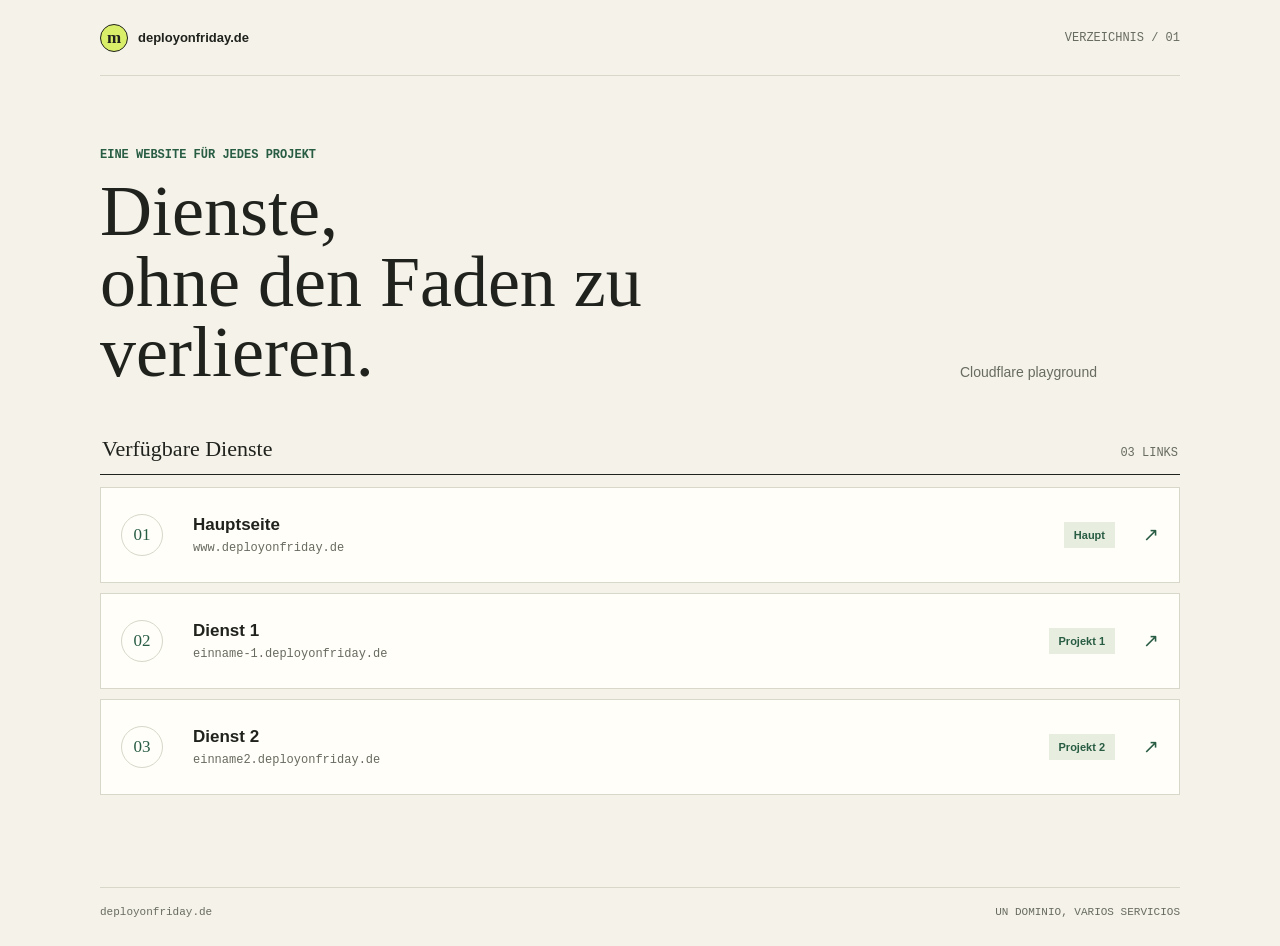
==== index.html @ 3a16400f "Add index.html with a hauptseit that will point to different services." ====
<!doctype html>
<html lang="de">
<head>
	<meta charset="utf-8">
	<meta name="viewport" content="width=device-width, initial-scale=1">
	<meta name="theme-color" content="#f4f2e9">
	<meta name="description" content="Acceso directo a los servicios de deployonfriday.de.">
	<title>Services | deployonfriday.de</title>
    <link rel="stylesheet" href="site/style.css">

</head>
<body>
	<div class="shell">
		<header class="topbar">
			<a class="brand" href="https://www.deployonfriday.de" aria-label="Startseite: deployonfriday.de">
				<span class="brand-mark" aria-hidden="true">m</span>
				<span>deployonfriday.de</span>
			</a>
			<span class="top-domain">VERZEICHNIS / 01</span>
		</header>

		<main>
			<section class="intro" aria-labelledby="page-title">
				<div>
					<p class="eyebrow">Eine Website für jedes Projekt</p>
					<h1 id="page-title">
                        Dienste, <br>
                        ohne den Faden zu verlieren.
                    </h1>
				</div>
				<p class="intro-note">
                    Cloudflare playground
                </p>
			</section>

			<section aria-labelledby="services-title">
				<div class="section-heading">
					<h2 id="services-title">
                        Verfügbare Dienste
                    </h2>
					<span class="count">
                        03 LINKS
                    </span>
				</div>

				<nav class="service-list" aria-label="Servicios">
					<a class="service" href="https://www.deployonfriday.de" target="_blank" rel="noopener noreferrer">
						<span class="service-number" aria-hidden="true">01</span>
						<span>
							<span class="service-name">
                                Hauptseite
                            </span>
							<span class="service-host">www.deployonfriday.de</span>
						</span>
						<span class="service-kind">Haupt</span>
						<span class="service-arrow" aria-hidden="true">&#8599;</span>
					</a>

					<a class="service" href="https://einname-1.deployonfriday.de" target="_blank" rel="noopener noreferrer">
						<span class="service-number" aria-hidden="true">02</span>
						<span>
							<span class="service-name">Dienst 1</span>
							<span class="service-host">einname-1.deployonfriday.de</span>
						</span>
						<span class="service-kind">Projekt 1</span>
						<span class="service-arrow" aria-hidden="true">&#8599;</span>
					</a>

					<a class="service" href="https://einname-2.deployonfriday.de" target="_blank" rel="noopener noreferrer">
						<span class="service-number" aria-hidden="true">03</span>
						<span>
							<span class="service-name">Dienst 2</span>
							<span class="service-host">einname2.deployonfriday.de</span>
						</span>
						<span class="service-kind">Projekt 2</span>
						<span class="service-arrow" aria-hidden="true">&#8599;</span>
					</a>
				</nav>
			</section>
		</main>

		<footer>
			<span>deployonfriday.de</span>
			<span>UN DOMINIO, VARIOS SERVICIOS</span>
		</footer>
	</div>
</body>
</html>
---- site/style.css ----
:root {
    color-scheme: light;
    --paper: #f4f2e9;
    --ink: #20221d;
    --muted: #686b60;
    --line: #d7d7ca;
    --green: #285c43;
    --lime: #d9ee69;
    --white: #fffef8;
}

* { box-sizing: border-box; }

body {
    min-width: 320px;
    min-height: 100vh;
    margin: 0;
    color: var(--ink);
    background-color: var(--paper);
    background-image: radial-gradient(#b8bcaa 0.65px, transparent 0.65px);
    background-size: 18px 18px;
    font-family: "Trebuchet MS", "Segoe UI", sans-serif;
}

a { color: inherit; }

.shell {
    width: min(100% - 48px, 1080px);
    margin: 0 auto;
}

.topbar {
    display: flex;
    align-items: center;
    justify-content: space-between;
    min-height: 76px;
    border-bottom: 1px solid var(--line);
    font-size: 13px;
    font-weight: 700;
}

.brand {
    display: inline-flex;
    align-items: center;
    gap: 10px;
    text-decoration: none;
}

.brand-mark {
    display: grid;
    width: 28px;
    height: 28px;
    place-items: center;
    background: var(--lime);
    border: 1px solid var(--ink);
    border-radius: 50%;
    font-family: Georgia, serif;
    font-size: 17px;
}

.top-domain {
    color: var(--muted);
    font-family: "Courier New", monospace;
    font-size: 12px;
    font-weight: 400;
}

main { padding: 72px 0 92px; }

.intro {
    display: grid;
    grid-template-columns: minmax(0, 1fr) 220px;
    align-items: end;
    gap: 36px;
    margin-bottom: 48px;
}

.eyebrow {
    margin: 0 0 14px;
    color: var(--green);
    font-family: "Courier New", monospace;
    font-size: 12px;
    font-weight: 700;
    text-transform: uppercase;
}

h1 {
    max-width: 680px;
    margin: 0;
    font-family: Georgia, "Times New Roman", serif;
    font-size: clamp(42px, 6vw, 72px);
    font-weight: 400;
    line-height: 0.98;
}

.intro-note {
    margin: 0 0 4px;
    color: var(--muted);
    font-size: 14px;
    line-height: 1.6;
}

.section-heading {
    display: flex;
    align-items: baseline;
    justify-content: space-between;
    gap: 16px;
    padding: 0 2px 12px;
    border-bottom: 1px solid var(--ink);
}

.section-heading h2 {
    margin: 0;
    font-family: Georgia, "Times New Roman", serif;
    font-size: 22px;
    font-weight: 400;
}

.count {
    color: var(--muted);
    font-family: "Courier New", monospace;
    font-size: 12px;
}

.service-list { display: grid; gap: 10px; padding-top: 12px; }

.service {
    display: grid;
    grid-template-columns: 54px minmax(0, 1fr) auto 26px;
    align-items: center;
    gap: 18px;
    min-height: 96px;
    padding: 16px 20px;
    background: var(--white);
    border: 1px solid var(--line);
    text-decoration: none;
    transition: border-color 160ms ease, transform 160ms ease, box-shadow 160ms ease;
    animation: arrive 420ms both;
}

.service:nth-child(2) { animation-delay: 70ms; }
.service:nth-child(3) { animation-delay: 140ms; }

.service:hover, .service:focus-visible {
    border-color: var(--green);
    box-shadow: 4px 4px 0 var(--lime);
    transform: translate(-2px, -2px);
}

.service:focus-visible { outline: 2px solid var(--green); outline-offset: 3px; }

.service-number {
    display: grid;
    width: 42px;
    height: 42px;
    place-items: center;
    border: 1px solid var(--line);
    border-radius: 50%;
    color: var(--green);
    font-family: Georgia, serif;
    font-size: 17px;
}

.service-name { display: block; margin: 0 0 6px; font-size: 17px; font-weight: 700; }

.service-host {
    display: block;
    margin: 0;
    color: var(--muted);
    font-family: "Courier New", monospace;
    font-size: 12px;
    overflow-wrap: anywhere;
}

.service-kind {
    padding: 7px 10px;
    background: #e7eddf;
    color: var(--green);
    font-size: 11px;
    font-weight: 700;
    white-space: nowrap;
}

.service-arrow {
    color: var(--green);
    font-size: 19px;
    text-align: right;
}

footer {
    display: flex;
    justify-content: space-between;
    gap: 16px;
    padding: 18px 0 28px;
    border-top: 1px solid var(--line);
    color: var(--muted);
    font-family: "Courier New", monospace;
    font-size: 11px;
}

@keyframes arrive {
    from { opacity: 0; transform: translateY(8px); }
    to { opacity: 1; transform: translateY(0); }
}

@media (max-width: 640px) {
    .shell { width: min(100% - 32px, 1080px); }
    main { padding: 54px 0 64px; }
    .intro { grid-template-columns: 1fr; gap: 18px; margin-bottom: 36px; }
    h1 { font-size: 48px; }
    .intro-note { max-width: 340px; }
    .service { grid-template-columns: 38px minmax(0, 1fr) 20px; gap: 12px; padding: 14px 12px; }
    .service-number { width: 36px; height: 36px; font-size: 15px; }
    .service-kind { display: none; }
    footer { flex-direction: column; gap: 7px; }
}

@media (prefers-reduced-motion: reduce) {
    *, *::before, *::after { animation-duration: 0.01ms !important; transition-duration: 0.01ms !important; }
}
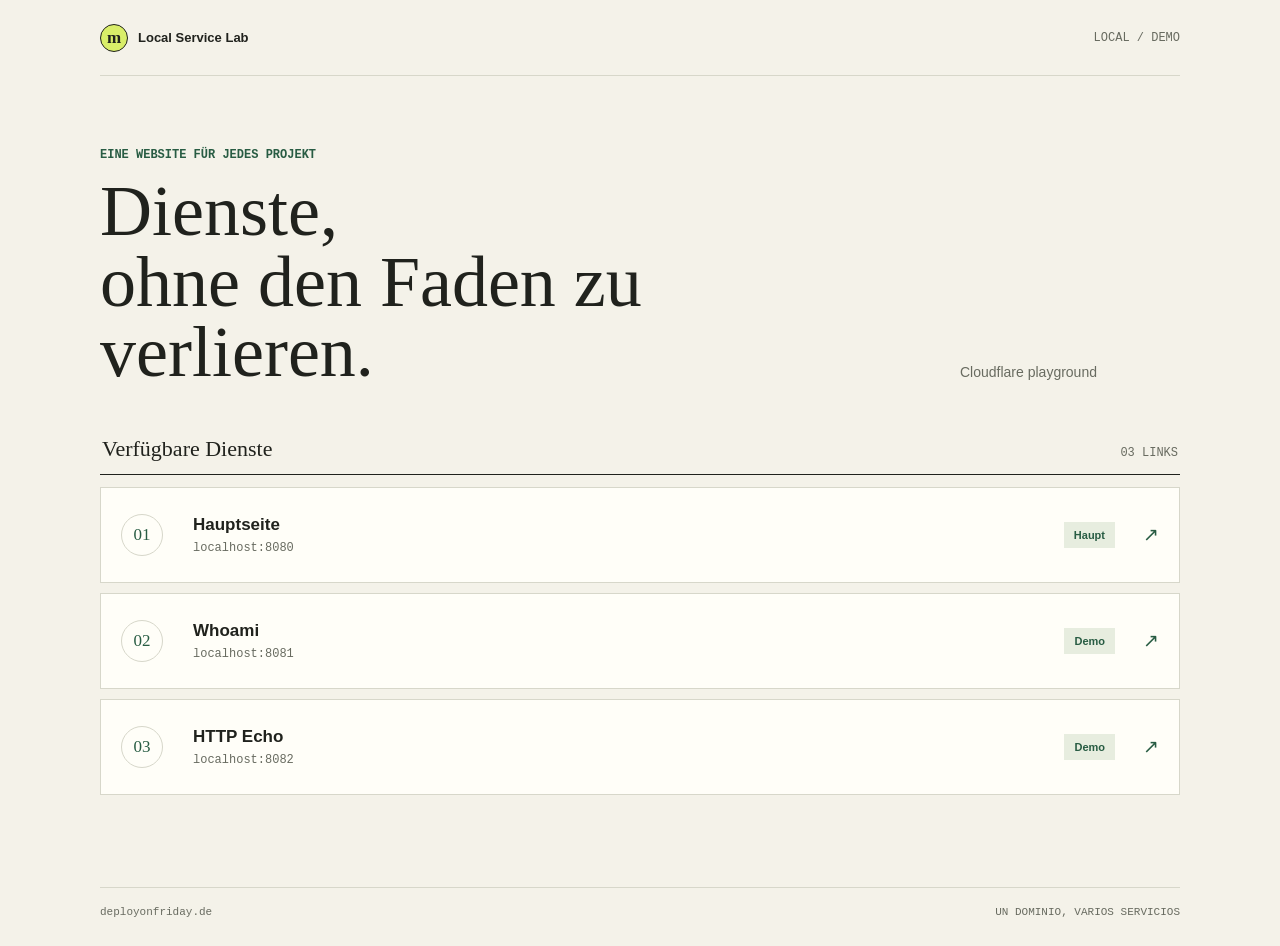
==== commit ebb8b781: "Add whoami and echo as services in ports 8081 and 5678." ====
--- a/index.html
+++ b/index.html
@@ -12,11 +12,11 @@
 <body>
 	<div class="shell">
 		<header class="topbar">
-			<a class="brand" href="https://www.deployonfriday.de" aria-label="Startseite: deployonfriday.de">
+			<a class="brand" href="http://localhost:8080" aria-label="Inicio del laboratorio local">
 				<span class="brand-mark" aria-hidden="true">m</span>
-				<span>deployonfriday.de</span>
+				<span>Local Service Lab</span>
 			</a>
-			<span class="top-domain">VERZEICHNIS / 01</span>
+				<span class="top-domain">LOCAL / DEMO</span>
 		</header>
 
 		<main>
@@ -43,36 +43,36 @@
                     </span>
 				</div>
 
-				<nav class="service-list" aria-label="Servicios">
-					<a class="service" href="https://www.deployonfriday.de" target="_blank" rel="noopener noreferrer">
+				<nav class="service-list" aria-label="Servicios locales">
+					<a class="service" href="http://localhost:8080" target="_blank" rel="noopener noreferrer">
 						<span class="service-number" aria-hidden="true">01</span>
 						<span>
 							<span class="service-name">
                                 Hauptseite
                             </span>
-							<span class="service-host">www.deployonfriday.de</span>
+							<span class="service-host">localhost:8080</span>
 						</span>
 						<span class="service-kind">Haupt</span>
 						<span class="service-arrow" aria-hidden="true">&#8599;</span>
 					</a>
 
-					<a class="service" href="https://einname-1.deployonfriday.de" target="_blank" rel="noopener noreferrer">
+					<a class="service" href="http://localhost:8081" target="_blank" rel="noopener noreferrer">
 						<span class="service-number" aria-hidden="true">02</span>
 						<span>
-							<span class="service-name">Dienst 1</span>
-							<span class="service-host">einname-1.deployonfriday.de</span>
+							<span class="service-name">Whoami</span>
+							<span class="service-host">localhost:8081</span>
 						</span>
-						<span class="service-kind">Projekt 1</span>
+						<span class="service-kind">Demo</span>
 						<span class="service-arrow" aria-hidden="true">&#8599;</span>
 					</a>
 
-					<a class="service" href="https://einname-2.deployonfriday.de" target="_blank" rel="noopener noreferrer">
+					<a class="service" href="http://localhost:8082" target="_blank" rel="noopener noreferrer">
 						<span class="service-number" aria-hidden="true">03</span>
 						<span>
-							<span class="service-name">Dienst 2</span>
-							<span class="service-host">einname2.deployonfriday.de</span>
+							<span class="service-name">HTTP Echo</span>
+							<span class="service-host">localhost:8082</span>
 						</span>
-						<span class="service-kind">Projekt 2</span>
+						<span class="service-kind">Demo</span>
 						<span class="service-arrow" aria-hidden="true">&#8599;</span>
 					</a>
 				</nav>
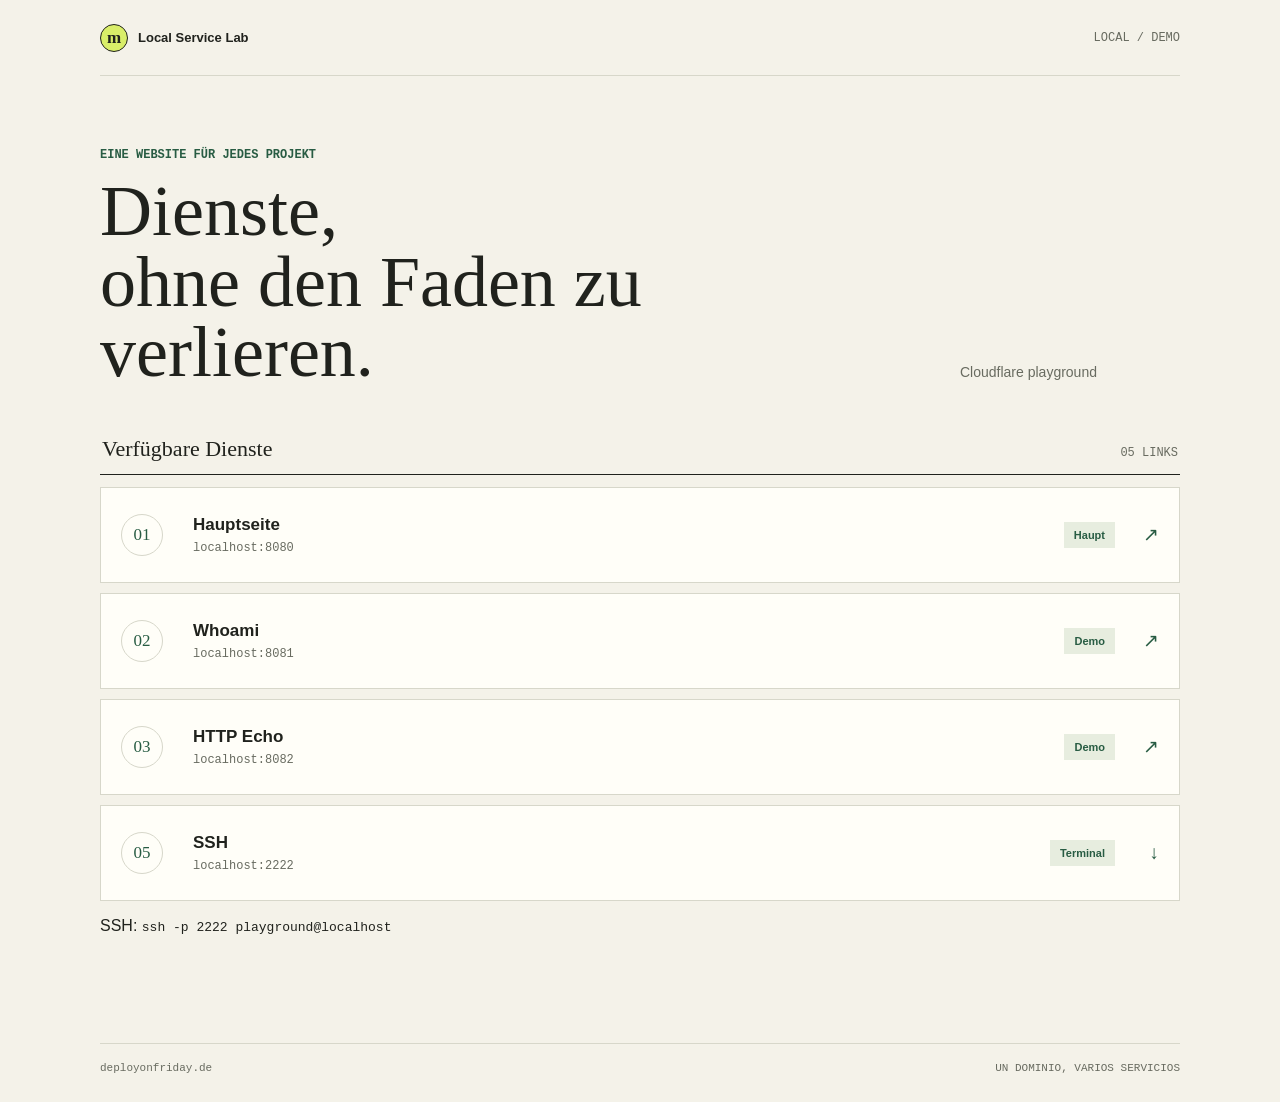
==== commit 101b8cc9: "Setting ssh-service that listens in port 2222" ====
--- a/index.html
+++ b/index.html
@@ -39,7 +39,7 @@
                         Verfügbare Dienste
                     </h2>
 					<span class="count">
-                        03 LINKS
+						05 LINKS
                     </span>
 				</div>
 
@@ -75,7 +75,18 @@
 						<span class="service-kind">Demo</span>
 						<span class="service-arrow" aria-hidden="true">&#8599;</span>
 					</a>
+
+					<a class="service" href="#ssh-command">
+						<span class="service-number" aria-hidden="true">05</span>
+						<span>
+							<span class="service-name">SSH</span>
+							<span class="service-host">localhost:2222</span>
+						</span>
+						<span class="service-kind">Terminal</span>
+						<span class="service-arrow" aria-hidden="true">&#8595;</span>
+					</a>
 				</nav>
+				<p id="ssh-command">SSH: <code>ssh -p 2222 playground@localhost</code></p>
 			</section>
 		</main>
 
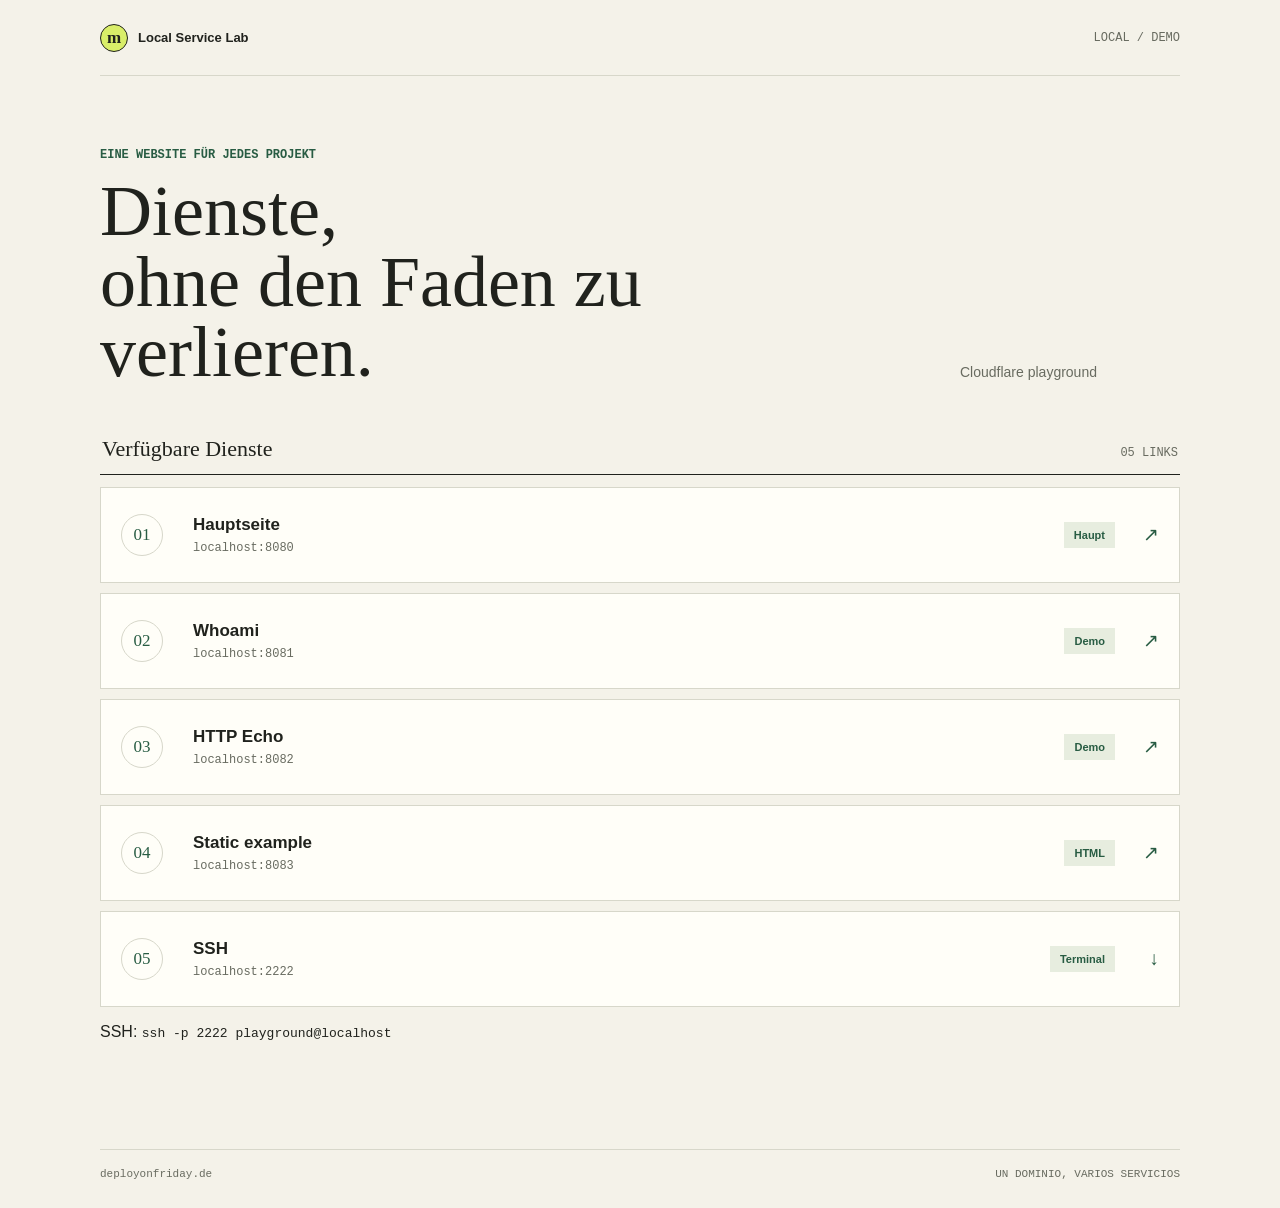
==== commit 00823e9d: "Add static-example on port 8083." ====
--- a/index.html
+++ b/index.html
@@ -76,6 +76,16 @@
 						<span class="service-arrow" aria-hidden="true">&#8599;</span>
 					</a>
 
+					<a class="service" href="http://localhost:8083" target="_blank" rel="noopener noreferrer">
+						<span class="service-number" aria-hidden="true">04</span>
+						<span>
+							<span class="service-name">Static example</span>
+							<span class="service-host">localhost:8083</span>
+						</span>
+						<span class="service-kind">HTML</span>
+						<span class="service-arrow" aria-hidden="true">&#8599;</span>
+					</a>
+					
 					<a class="service" href="#ssh-command">
 						<span class="service-number" aria-hidden="true">05</span>
 						<span>
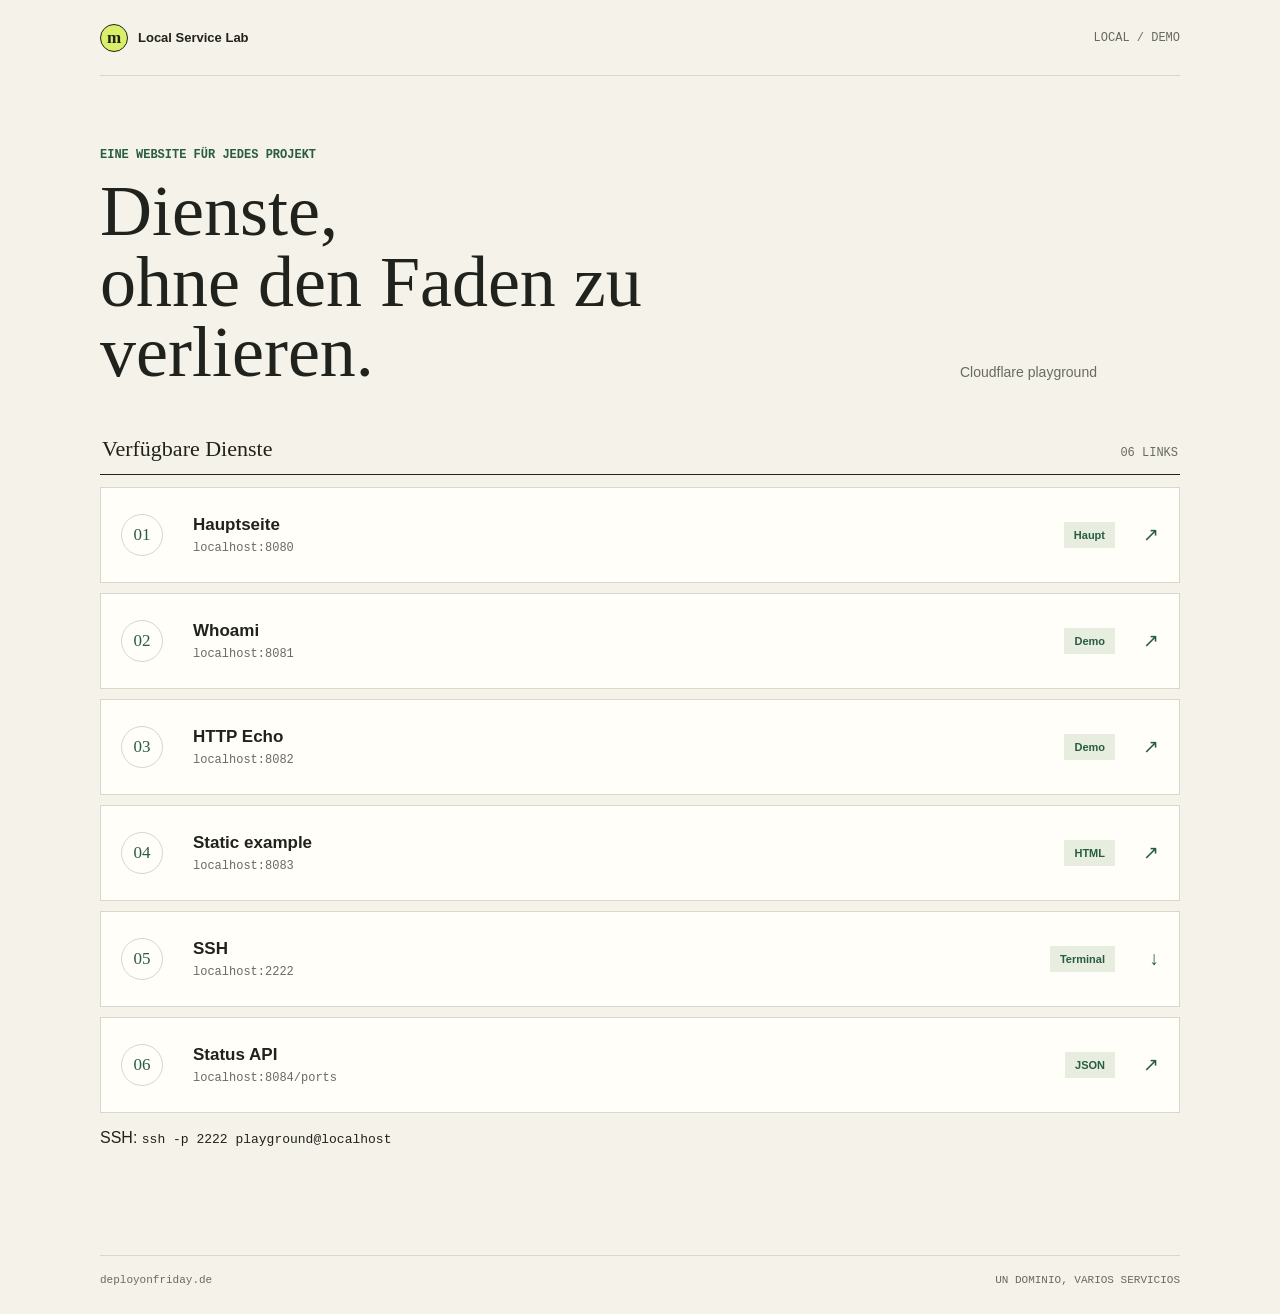
==== commit 01b16c48: "Add api service on port 8084." ====
--- a/index.html
+++ b/index.html
@@ -6,7 +6,7 @@
 	<meta name="theme-color" content="#f4f2e9">
 	<meta name="description" content="Acceso directo a los servicios de deployonfriday.de.">
 	<title>Services | deployonfriday.de</title>
-    <link rel="stylesheet" href="site/style.css">
+    <link rel="stylesheet" href="services/style.css">
 
 </head>
 <body>
@@ -39,7 +39,7 @@
                         Verfügbare Dienste
                     </h2>
 					<span class="count">
-						05 LINKS
+						06 LINKS
                     </span>
 				</div>
 
@@ -95,6 +95,16 @@
 						<span class="service-kind">Terminal</span>
 						<span class="service-arrow" aria-hidden="true">&#8595;</span>
 					</a>
+
+					<a class="service" href="http://localhost:8084/ports" target="_blank" rel="noopener noreferrer">
+						<span class="service-number" aria-hidden="true">06</span>
+						<span>
+							<span class="service-name">Status API</span>
+							<span class="service-host">localhost:8084/ports</span>
+						</span>
+						<span class="service-kind">JSON</span>
+						<span class="service-arrow" aria-hidden="true">&#8599;</span>
+					</a>
 				</nav>
 				<p id="ssh-command">SSH: <code>ssh -p 2222 playground@localhost</code></p>
 			</section>
--- a/services/style.css
+++ b/services/style.css
@@ -0,0 +1,220 @@
+:root {
+    color-scheme: light;
+    --paper: #f4f2e9;
+    --ink: #20221d;
+    --muted: #686b60;
+    --line: #d7d7ca;
+    --green: #285c43;
+    --lime: #d9ee69;
+    --white: #fffef8;
+}
+
+* { box-sizing: border-box; }
+
+body {
+    min-width: 320px;
+    min-height: 100vh;
+    margin: 0;
+    color: var(--ink);
+    background-color: var(--paper);
+    background-image: radial-gradient(#b8bcaa 0.65px, transparent 0.65px);
+    background-size: 18px 18px;
+    font-family: "Trebuchet MS", "Segoe UI", sans-serif;
+}
+
+a { color: inherit; }
+
+.shell {
+    width: min(100% - 48px, 1080px);
+    margin: 0 auto;
+}
+
+.topbar {
+    display: flex;
+    align-items: center;
+    justify-content: space-between;
+    min-height: 76px;
+    border-bottom: 1px solid var(--line);
+    font-size: 13px;
+    font-weight: 700;
+}
+
+.brand {
+    display: inline-flex;
+    align-items: center;
+    gap: 10px;
+    text-decoration: none;
+}
+
+.brand-mark {
+    display: grid;
+    width: 28px;
+    height: 28px;
+    place-items: center;
+    background: var(--lime);
+    border: 1px solid var(--ink);
+    border-radius: 50%;
+    font-family: Georgia, serif;
+    font-size: 17px;
+}
+
+.top-domain {
+    color: var(--muted);
+    font-family: "Courier New", monospace;
+    font-size: 12px;
+    font-weight: 400;
+}
+
+main { padding: 72px 0 92px; }
+
+.intro {
+    display: grid;
+    grid-template-columns: minmax(0, 1fr) 220px;
+    align-items: end;
+    gap: 36px;
+    margin-bottom: 48px;
+}
+
+.eyebrow {
+    margin: 0 0 14px;
+    color: var(--green);
+    font-family: "Courier New", monospace;
+    font-size: 12px;
+    font-weight: 700;
+    text-transform: uppercase;
+}
+
+h1 {
+    max-width: 680px;
+    margin: 0;
+    font-family: Georgia, "Times New Roman", serif;
+    font-size: clamp(42px, 6vw, 72px);
+    font-weight: 400;
+    line-height: 0.98;
+}
+
+.intro-note {
+    margin: 0 0 4px;
+    color: var(--muted);
+    font-size: 14px;
+    line-height: 1.6;
+}
+
+.section-heading {
+    display: flex;
+    align-items: baseline;
+    justify-content: space-between;
+    gap: 16px;
+    padding: 0 2px 12px;
+    border-bottom: 1px solid var(--ink);
+}
+
+.section-heading h2 {
+    margin: 0;
+    font-family: Georgia, "Times New Roman", serif;
+    font-size: 22px;
+    font-weight: 400;
+}
+
+.count {
+    color: var(--muted);
+    font-family: "Courier New", monospace;
+    font-size: 12px;
+}
+
+.service-list { display: grid; gap: 10px; padding-top: 12px; }
+
+.service {
+    display: grid;
+    grid-template-columns: 54px minmax(0, 1fr) auto 26px;
+    align-items: center;
+    gap: 18px;
+    min-height: 96px;
+    padding: 16px 20px;
+    background: var(--white);
+    border: 1px solid var(--line);
+    text-decoration: none;
+    transition: border-color 160ms ease, transform 160ms ease, box-shadow 160ms ease;
+    animation: arrive 420ms both;
+}
+
+.service:nth-child(2) { animation-delay: 70ms; }
+.service:nth-child(3) { animation-delay: 140ms; }
+
+.service:hover, .service:focus-visible {
+    border-color: var(--green);
+    box-shadow: 4px 4px 0 var(--lime);
+    transform: translate(-2px, -2px);
+}
+
+.service:focus-visible { outline: 2px solid var(--green); outline-offset: 3px; }
+
+.service-number {
+    display: grid;
+    width: 42px;
+    height: 42px;
+    place-items: center;
+    border: 1px solid var(--line);
+    border-radius: 50%;
+    color: var(--green);
+    font-family: Georgia, serif;
+    font-size: 17px;
+}
+
+.service-name { display: block; margin: 0 0 6px; font-size: 17px; font-weight: 700; }
+
+.service-host {
+    display: block;
+    margin: 0;
+    color: var(--muted);
+    font-family: "Courier New", monospace;
+    font-size: 12px;
+    overflow-wrap: anywhere;
+}
+
+.service-kind {
+    padding: 7px 10px;
+    background: #e7eddf;
+    color: var(--green);
+    font-size: 11px;
+    font-weight: 700;
+    white-space: nowrap;
+}
+
+.service-arrow {
+    color: var(--green);
+    font-size: 19px;
+    text-align: right;
+}
+
+footer {
+    display: flex;
+    justify-content: space-between;
+    gap: 16px;
+    padding: 18px 0 28px;
+    border-top: 1px solid var(--line);
+    color: var(--muted);
+    font-family: "Courier New", monospace;
+    font-size: 11px;
+}
+
+@keyframes arrive {
+    from { opacity: 0; transform: translateY(8px); }
+    to { opacity: 1; transform: translateY(0); }
+}
+
+@media (max-width: 640px) {
+    .shell { width: min(100% - 32px, 1080px); }
+    main { padding: 54px 0 64px; }
+    .intro { grid-template-columns: 1fr; gap: 18px; margin-bottom: 36px; }
+    h1 { font-size: 48px; }
+    .intro-note { max-width: 340px; }
+    .service { grid-template-columns: 38px minmax(0, 1fr) 20px; gap: 12px; padding: 14px 12px; }
+    .service-number { width: 36px; height: 36px; font-size: 15px; }
+    .service-kind { display: none; }
+    footer { flex-direction: column; gap: 7px; }
+}
+
+@media (prefers-reduced-motion: reduce) {
+    *, *::before, *::after { animation-duration: 0.01ms !important; transition-duration: 0.01ms !important; }
+}
